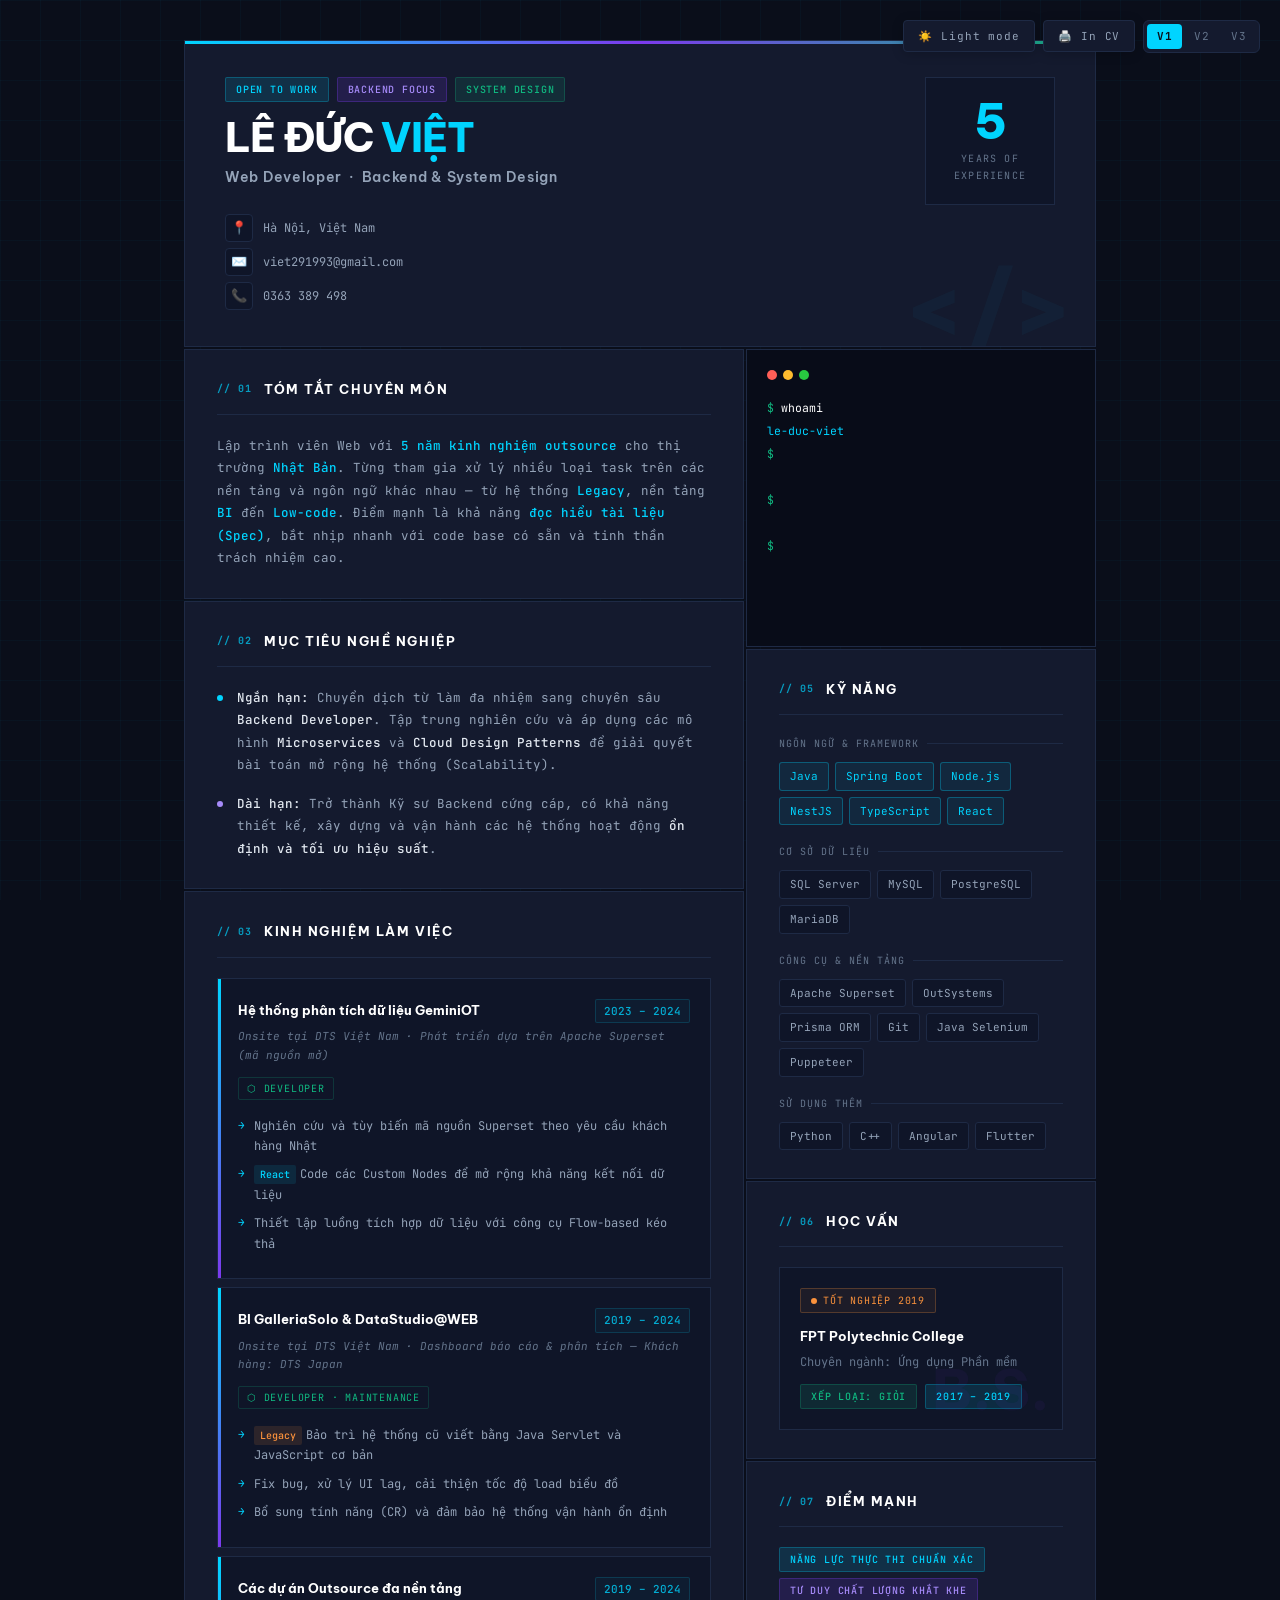
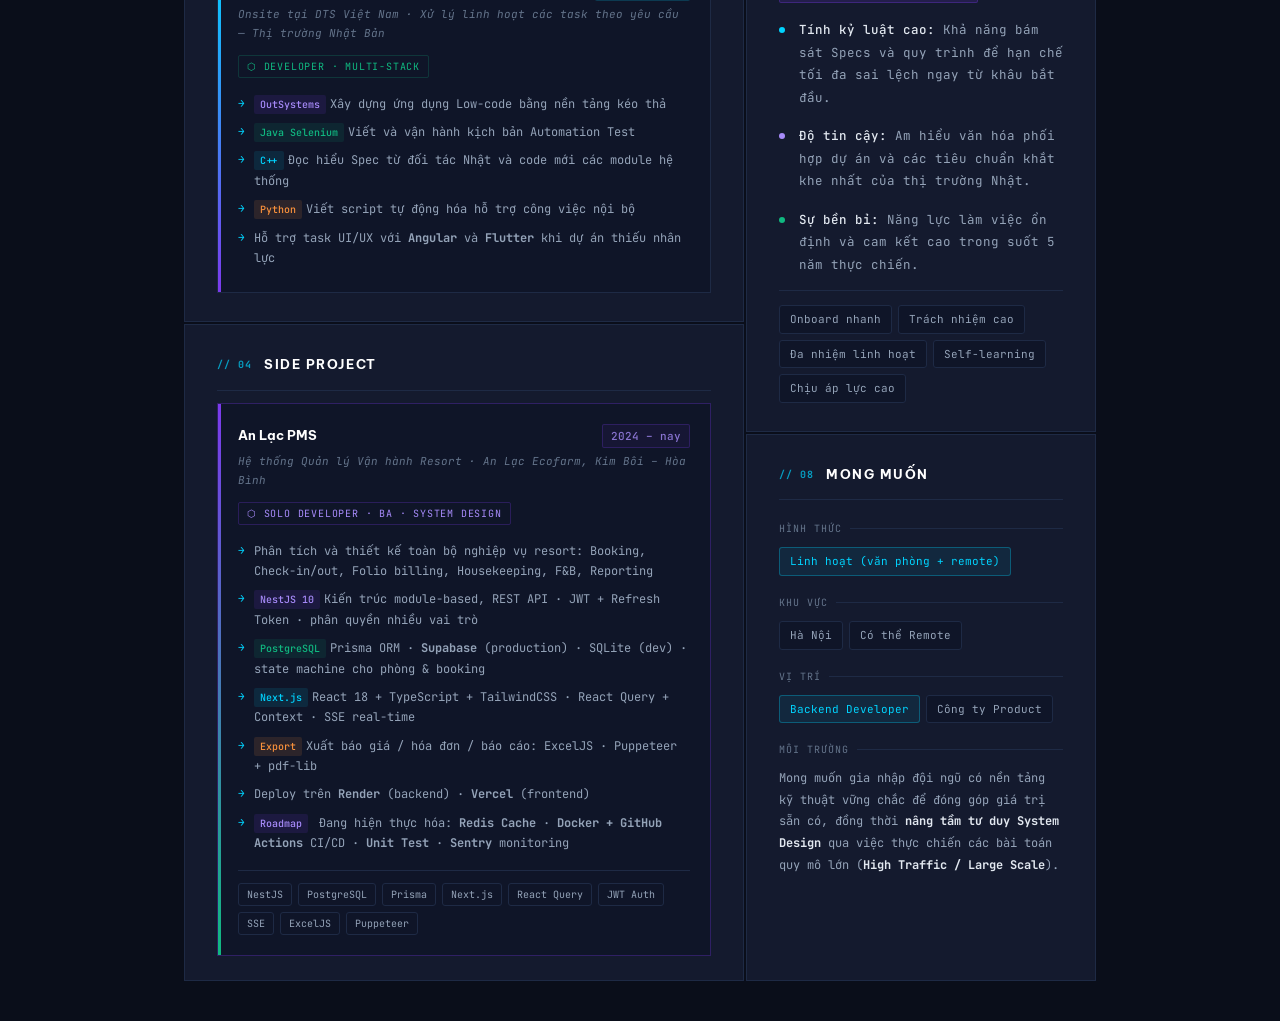
==== v1.html @ 5127a99f "refactor: restructure versions – V3 as main index, add version switcher File layout after rename: - " ====
<!DOCTYPE html>
<html lang="vi">
<head>
<meta charset="UTF-8">
<meta name="viewport" content="width=device-width, initial-scale=1.0">
<title>Lê Đức Việt – Web Developer CV</title>
<link href="https://fonts.googleapis.com/css2?family=JetBrains+Mono:wght@300;400;500;700&family=Be+Vietnam+Pro:wght@400;600;700;800&display=swap" rel="stylesheet">
<style>
  :root {
    --bg: #0a0e1a;
    --surface: #0f1528;
    --card: #141a2e;
    --border: #1e2a45;
    --accent: #00d4ff;
    --accent2: #7c3aed;
    --accent3: #10b981;
    --text: #e2e8f0;
    --muted: #64748b;
    --dim: #94a3b8;
    --mono: 'JetBrains Mono', monospace;
    --sans: 'Be Vietnam Pro', sans-serif;
  }

  * { box-sizing: border-box; margin: 0; padding: 0; }

  body {
    background: var(--bg);
    color: var(--text);
    font-family: var(--mono);
    font-size: 13px;
    line-height: 1.7;
    min-height: 100vh;
  }

  body::before {
    content: '';
    position: fixed;
    inset: 0;
    background-image:
      linear-gradient(rgba(0,212,255,0.03) 1px, transparent 1px),
      linear-gradient(90deg, rgba(0,212,255,0.03) 1px, transparent 1px);
    background-size: 40px 40px;
    pointer-events: none;
    z-index: 0;
  }

  .wrapper {
    position: relative;
    z-index: 1;
    max-width: 960px;
    margin: 0 auto;
    padding: 40px 24px;
  }

  .header {
    display: grid;
    grid-template-columns: 1fr auto;
    gap: 32px;
    align-items: start;
    border: 1px solid var(--border);
    background: var(--card);
    padding: 36px 40px;
    margin-bottom: 2px;
    position: relative;
    overflow: hidden;
    animation: fadeSlideIn 0.6s ease both;
  }

  .header::before {
    content: '';
    position: absolute;
    top: 0; left: 0; right: 0;
    height: 3px;
    background: linear-gradient(90deg, var(--accent), var(--accent2), var(--accent3));
  }

  .header::after {
    content: '</>';
    position: absolute;
    bottom: -12px; right: 24px;
    font-size: 96px;
    font-weight: 800;
    color: rgba(0,212,255,0.04);
    font-family: var(--sans);
    line-height: 1;
    pointer-events: none;
  }

  .badge-row {
    display: flex;
    gap: 8px;
    margin-bottom: 16px;
    flex-wrap: wrap;
  }

  .badge {
    font-size: 10px;
    font-weight: 500;
    padding: 3px 10px;
    border-radius: 2px;
    letter-spacing: 0.08em;
    text-transform: uppercase;
  }

  .badge-primary { background: rgba(0,212,255,0.12); color: var(--accent); border: 1px solid rgba(0,212,255,0.25); }
  .badge-purple { background: rgba(124,58,237,0.15); color: #a78bfa; border: 1px solid rgba(124,58,237,0.3); }
  .badge-green { background: rgba(16,185,129,0.12); color: var(--accent3); border: 1px solid rgba(16,185,129,0.25); }

  .name {
    font-family: var(--sans);
    font-size: 40px;
    font-weight: 800;
    letter-spacing: -0.02em;
    line-height: 1;
    color: #fff;
    margin-bottom: 8px;
  }

  .name span { color: var(--accent); }

  .title-line {
    font-family: var(--sans);
    font-size: 14px;
    font-weight: 600;
    color: var(--dim);
    letter-spacing: 0.05em;
    margin-bottom: 24px;
  }

  .contact-grid {
    display: flex;
    flex-direction: column;
    gap: 6px;
  }

  .contact-item {
    display: flex;
    align-items: center;
    gap: 10px;
    font-size: 12px;
    color: var(--dim);
  }

  .contact-item .icon {
    width: 28px; height: 28px;
    border: 1px solid var(--border);
    border-radius: 4px;
    display: flex; align-items: center; justify-content: center;
    font-size: 13px;
    flex-shrink: 0;
    background: var(--surface);
  }

  .contact-item a { color: var(--dim); text-decoration: none; }
  .contact-item a:hover { color: var(--accent); }

  .exp-block {
    display: flex;
    flex-direction: column;
    align-items: center;
    justify-content: center;
    border: 1px solid var(--border);
    padding: 20px 28px;
    background: var(--surface);
    text-align: center;
    gap: 4px;
  }

  .exp-num {
    font-family: var(--sans);
    font-size: 48px;
    font-weight: 800;
    line-height: 1;
    color: var(--accent);
  }

  .exp-label {
    font-size: 10px;
    color: var(--muted);
    letter-spacing: 0.12em;
    text-transform: uppercase;
  }

  .main {
    display: grid;
    grid-template-columns: 1.6fr 1fr;
    gap: 2px;
    align-items: stretch;
  }

  .col-left, .col-right { display: flex; flex-direction: column; gap: 2px; }

  .col-right { height: 100%; }
  .col-right .section:last-child { flex: 1; }

  .section {
    background: var(--card);
    border: 1px solid var(--border);
    padding: 28px 32px;
  }

  .section-header {
    display: flex;
    align-items: center;
    gap: 12px;
    margin-bottom: 20px;
    padding-bottom: 14px;
    border-bottom: 1px solid var(--border);
  }

  .section-num {
    font-size: 10px;
    color: var(--accent);
    font-weight: 700;
    letter-spacing: 0.1em;
    opacity: 0.7;
  }

  .section-title {
    font-family: var(--sans);
    font-size: 13px;
    font-weight: 700;
    letter-spacing: 0.12em;
    text-transform: uppercase;
    color: #fff;
  }

  .summary-text {
    color: var(--dim);
    line-height: 1.8;
    font-size: 12.5px;
  }

  .summary-text strong { color: var(--accent); font-weight: 500; }

  .goal-item {
    display: flex;
    gap: 14px;
    margin-bottom: 16px;
  }

  .goal-item:last-child { margin-bottom: 0; }

  .goal-dot {
    width: 6px; height: 6px;
    border-radius: 50%;
    background: var(--accent);
    margin-top: 8px;
    flex-shrink: 0;
  }

  .goal-dot.purple { background: #a78bfa; }

  .goal-text { font-size: 12.5px; color: var(--dim); line-height: 1.8; }
  .goal-text strong { color: var(--text); font-weight: 500; }

  .exp-item {
    padding: 20px;
    border: 1px solid var(--border);
    background: var(--surface);
    margin-bottom: 8px;
    position: relative;
    overflow: hidden;
    transition: border-color 0.2s;
  }

  .exp-item:hover { border-color: rgba(0,212,255,0.3); }

  .exp-item::before {
    content: '';
    position: absolute;
    left: 0; top: 0; bottom: 0;
    width: 3px;
    background: linear-gradient(180deg, var(--accent), var(--accent2));
  }

  .exp-item:last-child { margin-bottom: 0; }

  .exp-header-row {
    display: flex;
    justify-content: space-between;
    align-items: flex-start;
    gap: 8px;
    margin-bottom: 4px;
  }

  .exp-period {
    font-size: 11px;
    color: var(--accent);
    font-weight: 500;
    white-space: nowrap;
    opacity: 0.8;
    font-family: var(--mono);
    border: 1px solid rgba(0,212,255,0.2);
    padding: 2px 8px;
    border-radius: 2px;
    background: rgba(0,212,255,0.05);
    flex-shrink: 0;
  }

  .exp-title {
    font-family: var(--sans);
    font-size: 13px;
    font-weight: 700;
    color: #fff;
  }

  .exp-sub {
    font-size: 11px;
    color: var(--muted);
    margin-bottom: 12px;
    font-style: italic;
  }

  .exp-role {
    display: inline-flex;
    align-items: center;
    gap: 6px;
    font-size: 10px;
    color: var(--accent3);
    border: 1px solid rgba(16,185,129,0.2);
    padding: 2px 8px;
    border-radius: 2px;
    margin-bottom: 12px;
    letter-spacing: 0.08em;
    text-transform: uppercase;
  }

  .exp-tasks { list-style: none; }

  .exp-tasks li {
    font-size: 12px;
    color: var(--dim);
    padding: 4px 0;
    padding-left: 16px;
    position: relative;
    line-height: 1.7;
  }

  .exp-tasks li::before {
    content: '→';
    position: absolute;
    left: 0;
    color: var(--accent);
    font-size: 11px;
  }

  .task-tag {
    display: inline-block;
    font-size: 10px;
    padding: 1px 6px;
    border-radius: 2px;
    margin-right: 4px;
    font-weight: 500;
  }

  .tag-blue { background: rgba(0,212,255,0.1); color: var(--accent); }
  .tag-purple { background: rgba(124,58,237,0.12); color: #a78bfa; }
  .tag-green { background: rgba(16,185,129,0.1); color: var(--accent3); }
  .tag-orange { background: rgba(251,146,60,0.12); color: #fb923c; }

  .skill-group { margin-bottom: 18px; }
  .skill-group:last-child { margin-bottom: 0; }

  .skill-group-label {
    font-size: 10px;
    color: var(--muted);
    letter-spacing: 0.1em;
    text-transform: uppercase;
    margin-bottom: 10px;
    display: flex;
    align-items: center;
    gap: 8px;
  }

  .skill-group-label::after {
    content: '';
    flex: 1;
    height: 1px;
    background: var(--border);
  }

  .skill-tags { display: flex; flex-wrap: wrap; gap: 6px; }

  .skill-tag {
    font-size: 11px;
    padding: 4px 10px;
    border: 1px solid var(--border);
    color: var(--dim);
    border-radius: 3px;
    background: var(--surface);
    transition: all 0.15s;
    cursor: default;
  }

  .skill-tag:hover {
    border-color: var(--accent);
    color: var(--accent);
    background: rgba(0,212,255,0.06);
  }

  .skill-tag.primary {
    border-color: rgba(0,212,255,0.3);
    color: var(--accent);
    background: rgba(0,212,255,0.08);
  }

  .edu-block {
    border: 1px solid var(--border);
    background: var(--surface);
    padding: 20px;
    position: relative;
    overflow: hidden;
  }

  .edu-block::after {
    content: 'B.S.';
    position: absolute;
    bottom: -8px; right: 12px;
    font-family: var(--sans);
    font-size: 56px;
    font-weight: 800;
    color: rgba(124,58,237,0.06);
  }

  .edu-school {
    font-family: var(--sans);
    font-size: 13px;
    font-weight: 700;
    color: #fff;
    margin-bottom: 4px;
  }

  .edu-field {
    font-size: 12px;
    color: var(--muted);
    margin-bottom: 12px;
  }

  .edu-meta {
    display: flex;
    gap: 8px;
    flex-wrap: wrap;
  }

  .stat-row {
    display: grid;
    grid-template-columns: 1fr 1fr;
    gap: 2px;
  }

  .stat-block {
    background: var(--surface);
    border: 1px solid var(--border);
    padding: 16px;
    text-align: center;
  }

  .stat-value {
    font-family: var(--sans);
    font-size: 22px;
    font-weight: 800;
    color: var(--accent);
    display: block;
  }

  .stat-label {
    font-size: 10px;
    color: var(--muted);
    letter-spacing: 0.08em;
    text-transform: uppercase;
  }

  .terminal {
    background: #080c18;
    border: 1px solid var(--border);
    padding: 20px;
    font-size: 11.5px;
  }

  .terminal-bar {
    display: flex;
    gap: 6px;
    margin-bottom: 16px;
    align-items: center;
  }

  .t-dot { width: 10px; height: 10px; border-radius: 50%; }
  .t-red { background: #ff5f57; }
  .t-yellow { background: #febc2e; }
  .t-green { background: #28c840; }

  .terminal-line { color: var(--muted); line-height: 2; }
  .terminal-line .prompt { color: var(--accent3); }
  .terminal-line .cmd { color: #fff; }
  .terminal-line .val { color: var(--accent); }
  .terminal-line .comment { color: #475569; }

  .market-tag {
    display: inline-flex;
    align-items: center;
    gap: 6px;
    font-size: 10px;
    padding: 3px 10px;
    border: 1px solid rgba(251,146,60,0.25);
    color: #fb923c;
    background: rgba(251,146,60,0.06);
    border-radius: 2px;
    letter-spacing: 0.08em;
    text-transform: uppercase;
    margin-bottom: 12px;
  }

  .dot-anim {
    width: 6px; height: 6px; border-radius: 50%;
    background: #fb923c;
    animation: pulse 1.5s infinite;
  }

  @keyframes fadeSlideIn {
    from { opacity: 0; transform: translateY(20px); }
    to { opacity: 1; transform: translateY(0); }
  }

  @keyframes pulse {
    0%, 100% { opacity: 1; transform: scale(1); }
    50% { opacity: 0.4; transform: scale(0.8); }
  }

  @keyframes scanLine {
    0% { transform: translateY(-100%); opacity: 0.6; }
    100% { transform: translateY(400%); opacity: 0; }
  }

  .header {
    animation: fadeSlideIn 0.7s ease both;
  }

  .header::after { pointer-events: none; }
  .header-scan {
    position: absolute;
    left: 0; right: 0;
    height: 2px;
    background: linear-gradient(90deg, transparent, rgba(0,212,255,0.4), transparent);
    top: 0;
    animation: scanLine 2.5s ease-out 0.8s both;
    pointer-events: none;
    z-index: 2;
  }

  .section > *, .terminal > * {
    opacity: 0;
    transform: translateY(10px);
    transition: opacity 0.5s ease, transform 0.5s ease;
  }
  .section.in-view > *, .terminal.in-view > * {
    opacity: 1;
    transform: translateY(0);
  }
  .section.in-view > *:nth-child(1), .terminal.in-view > *:nth-child(1) { transition-delay: 0.05s; }
  .section.in-view > *:nth-child(2), .terminal.in-view > *:nth-child(2) { transition-delay: 0.15s; }
  .section.in-view > *:nth-child(3), .terminal.in-view > *:nth-child(3) { transition-delay: 0.25s; }
  .section.in-view > *:nth-child(4), .terminal.in-view > *:nth-child(4) { transition-delay: 0.35s; }
  .section.in-view > *:nth-child(5), .terminal.in-view > *:nth-child(5) { transition-delay: 0.45s; }
  .section.in-view > *:nth-child(6), .terminal.in-view > *:nth-child(6) { transition-delay: 0.52s; }

  @media (max-width: 700px) {
    .main { grid-template-columns: 1fr; }
    .header { grid-template-columns: 1fr; }
    .name { font-size: 28px; }
    .exp-num { font-size: 36px; }
  }

  body.light {
    --bg: #f0f4f8;
    --surface: #e8edf2;
    --card: #ffffff;
    --border: #cbd5e1;
    --accent: #0284c7;
    --accent2: #7c3aed;
    --accent3: #059669;
    --text: #0f172a;
    --muted: #94a3b8;
    --dim: #475569;
  }

  body.light::before {
    background-image:
      linear-gradient(rgba(2,132,199,0.04) 1px, transparent 1px),
      linear-gradient(90deg, rgba(2,132,199,0.04) 1px, transparent 1px);
  }

  body.light .terminal {
    background: #1e293b;
    border-color: #94a3b8;
  }

  body.light .terminal .terminal-line { color: #cbd5e1; }
  body.light .terminal .prompt { color: #34d399; }
  body.light .terminal .cmd { color: #f1f5f9; }
  body.light .terminal .val { color: #7dd3fc; }
  body.light .terminal .comment { color: #64748b; }

  body.light .name { color: #0f172a; }
  body.light .name span { color: var(--accent); }
  body.light .exp-num { color: var(--accent); }
  body.light .section-title { color: #0f172a; }
  body.light .edu-school { color: #0f172a; }
  body.light .exp-title { color: #0f172a; }
  body.light .skill-tag.primary { background: rgba(2,132,199,0.1); color: var(--accent); border-color: rgba(2,132,199,0.3); }
  body.light .badge-primary { background: rgba(2,132,199,0.1); color: var(--accent); border-color: rgba(2,132,199,0.3); }
  body.light .contact-item a { color: var(--dim); }
  body.light .exp-item { background: #f8fafc; }
  body.light .edu-block { background: #f8fafc; }

  .theme-toggle {
    z-index: 100;
    background: var(--card);
    border: 1px solid var(--border);
    color: var(--dim);
    padding: 8px 14px;
    font-family: var(--mono);
    font-size: 11px;
    letter-spacing: 0.08em;
    cursor: pointer;
    border-radius: 4px;
    display: flex;
    align-items: center;
    gap: 8px;
    transition: all 0.2s;
    box-shadow: 0 2px 12px rgba(0,0,0,0.2);
  }

  .theme-toggle:hover {
    border-color: var(--accent);
    color: var(--accent);
  }

  @media print {
    .theme-toggle, div[style*="position:fixed"] { display: none !important; }
    * { animation: none !important; transition: none !important; }

    /* ── FIX 1: Reset CSS variables về màu sáng khi in ── */
    /* Dark mode dùng --text: #e2e8f0 (gần trắng) → vô hình trên giấy trắng */
    :root {
      --bg: #fff !important;
      --surface: #f8fafc !important;
      --card: #fff !important;
      --border: #cbd5e1 !important;
      --accent: #0284c7 !important;
      --accent2: #7c3aed !important;
      --accent3: #059669 !important;
      --text: #0f172a !important;
      --muted: #94a3b8 !important;
      --dim: #475569 !important;
    }

    /* ── FIX 2: Đảm bảo tất cả nội dung hiển thị khi in ── */
    /* Khi in, IntersectionObserver chưa chạy nên các section không có class
       in-view, khiến các phần tử con vẫn giữ opacity:0 từ scroll animation */
    .section > *, .terminal > * {
      opacity: 1 !important;
      transform: none !important;
      transition: none !important;
    }

    html, body {
      background: #fff !important;
      color: #000 !important;
      -webkit-print-color-adjust: exact;
      print-color-adjust: exact;
      height: auto !important;
    }
    body::before { display: none !important; }

    .wrapper {
      padding: 0 !important;
      max-width: 100% !important;
      zoom: 0.80;
    }

    .header {
      padding: 18px 24px !important;
      margin-bottom: 3px !important;
      background: #fff !important;
      border: 1px solid #ddd !important;
      color: #000 !important;
      box-shadow: none !important;
      overflow: hidden !important;
      break-inside: avoid;
      page-break-inside: avoid;
    }

    .main {
      display: block !important;
      width: 100% !important;
    }

    .main::after {
      content: '' !important;
      display: table !important;
      clear: both !important;
    }

    .col-left {
      float: left !important;
      width: 61% !important;
      display: block !important;
      padding-right: 3px !important;
      box-sizing: border-box !important;
    }

    .col-right {
      float: right !important;
      width: 39% !important;
      display: block !important;
      padding-left: 0 !important;
      box-sizing: border-box !important;
      height: auto !important;
    }

    .col-right .section:last-child { flex: unset !important; }

    .section {
      display: block !important;
      padding: 12px 16px !important;
      margin-bottom: 3px !important;
      background: #fff !important;
      border: 1px solid #ddd !important;
      color: #000 !important;
      box-shadow: none !important;
    }

    .exp-item, .edu-block, .exp-block, .stat-block {
      background: #fff !important;
      border: 1px solid #ddd !important;
      color: #000 !important;
      box-shadow: none !important;
      break-inside: avoid;
      page-break-inside: avoid;
      padding: 10px 14px !important;
    }

    .terminal {
      display: block !important;
      background: #f1f5f9 !important;
      border: 1px solid #cbd5e1 !important;
      box-shadow: none !important;
      padding: 12px 14px !important;
      margin-bottom: 3px !important;
      break-inside: avoid;
      page-break-inside: avoid;
    }

    .section-header { margin-bottom: 10px !important; padding-bottom: 8px !important; }

    .skill-tag, .badge { background: #f8fafc !important; border: 1px solid #ccc !important; color: #111 !important; }
    .task-tag { background: #f1f5f9 !important; border: 1px solid #ccc !important; color: #333 !important; }

    .contact-item { color: #000 !important; }
    .contact-item a { color: #000 !important; text-decoration: none !important; }
    .contact-item .icon { background: #fff !important; border: 1px solid #ddd !important; color: #000 !important; }

    .name, .name span, .exp-num, .section-num { color: #0284c7 !important; }
    .section-title { color: #000 !important; border-bottom: 2px solid #eee !important; }
    .exp-title { color: #000 !important; }
    .edu-school { color: #000 !important; }

    .terminal-line { color: #475569 !important; }
    .terminal-line .cmd { color: #000 !important; font-weight: bold; }
    .terminal-line .val { color: #0284c7 !important; }
    .terminal-line .prompt { color: #059669 !important; }
    .terminal-line .comment { color: #94a3b8 !important; }

    .exp-item::before { background: #0284c7 !important; }
    .exp-tasks li { color: #444 !important; }
    .exp-tasks li strong { color: #111 !important; }
    .summary-text, .goal-text { color: #444 !important; }
    .goal-text strong { color: #111 !important; }
    .summary-text strong { color: #0284c7 !important; }
    .exp-sub, .edu-field { color: #666 !important; }

    /* Fix: section-num bị opacity:0.7 → mờ khi in */
    .section-num { opacity: 1 !important; color: #0284c7 !important; }

    /* Fix: skill-group-label và exp-label dùng --muted = #94a3b8 → xám nhạt */
    .skill-group-label { color: #555 !important; }
    .exp-label { color: #555 !important; }

    /* Fix: inline color:#a78bfa (tím nhạt) trên nền trắng → không đọc được */
    .exp-period { color: #0284c7 !important; background: rgba(2,132,199,0.06) !important; border-color: rgba(2,132,199,0.25) !important; }
    .exp-role { color: #059669 !important; border-color: rgba(5,150,105,0.25) !important; }

    /* Fix: .market-tag màu cam #fb923c nhạt trên nền trắng */
    .market-tag { color: #b45309 !important; border-color: rgba(180,83,9,0.4) !important; }

    /* Fix: terminal text dùng --muted = #94a3b8 khi in trên nền sáng */
    .terminal-line { color: #334155 !important; }

    @page { margin: 0.8cm; size: A4 portrait; }
  }
</style>
</head>
<body>

<div style="position:fixed;top:20px;right:20px;z-index:100;display:flex;gap:8px;align-items:center;">
  <button class="theme-toggle" onclick="toggleTheme()">
    <span id="themeIcon">☀️</span>
    <span id="themeLabel">Light mode</span>
  </button>
  <button class="theme-toggle" onclick="window.print()">
    🖨️ <span>In CV</span>
  </button>
  <div style="display:flex;gap:2px;padding:3px;background:var(--card);border:1px solid var(--border);border-radius:6px;font-family:var(--mono);font-size:11px;">
    <span style="padding:3px 10px;background:var(--accent);color:var(--bg);border-radius:4px;font-weight:700;letter-spacing:.04em;">V1</span>
    <a href="v2.html" style="padding:3px 10px;color:var(--muted);text-decoration:none;border-radius:4px;letter-spacing:.04em;" onmouseover="this.style.color='var(--accent)'" onmouseout="this.style.color='var(--muted)'">V2</a>
    <a href="index.html" style="padding:3px 10px;color:var(--muted);text-decoration:none;border-radius:4px;letter-spacing:.04em;" onmouseover="this.style.color='var(--accent)'" onmouseout="this.style.color='var(--muted)'">V3</a>
  </div>
</div>

<script>
  function toggleTheme() {
    const body = document.body;
    const isLight = body.classList.toggle('light');
    document.getElementById('themeIcon').textContent = isLight ? '🌙' : '☀️';
    document.getElementById('themeLabel').textContent = isLight ? 'Dark mode' : 'Light mode';
    localStorage.setItem('theme', isLight ? 'light' : 'dark');
  }
  if (localStorage.getItem('theme') === 'light') {
    document.body.classList.add('light');
    document.getElementById('themeIcon').textContent = '🌙';
    document.getElementById('themeLabel').textContent = 'Dark mode';
  }

  document.addEventListener('DOMContentLoaded', () => {
    const observeEls = document.querySelectorAll('.section, .terminal');

    const observer = new IntersectionObserver((entries) => {
      entries.forEach(entry => {
        if (entry.isIntersecting) {
          entry.target.classList.add('in-view');
          observer.unobserve(entry.target);
        }
      });
    }, { threshold: 0.1, rootMargin: '0px 0px -30px 0px' });

    observeEls.forEach(el => observer.observe(el));

    const counterEl = document.getElementById('expCounter');
    const target = 5;
    let current = 0;
    const duration = 1200;
    const stepTime = duration / target;
    counterEl.style.animation = 'none';
    counterEl.style.opacity = '0';
    counterEl.style.transform = 'scale(0.5)';

    setTimeout(() => {
      counterEl.style.transition = 'opacity 0.3s, transform 0.3s';
      counterEl.style.opacity = '1';
      counterEl.style.transform = 'scale(1.1)';
      const interval = setInterval(() => {
        current++;
        counterEl.textContent = current;
        if (current >= target) {
          clearInterval(interval);
          counterEl.style.transform = 'scale(1)';
        }
      }, stepTime);
    }, 600);

    const lines = [
      { type: 'prompt', text: '$ ', next: { type: 'cmd', text: 'whoami' } },
      { type: 'val',    text: 'le-duc-viet' },
      { type: 'prompt', text: '$ ', next: { type: 'cmd', text: 'cat skills.json' } },
      { type: 'comment',text: '# focus: backend' },
      { type: 'prompt', text: '$ ', next: { type: 'cmd', text: 'ping japan-market' } },
      { type: 'val',    text: 'PONG · 5yr · 0 packet loss' },
      { type: 'prompt', text: '$ ', next: { type: 'cmd', text: 'git log --oneline' } },
      { type: 'val',    text: 'a1b2c3 fix: ui lag superset' },
      { type: 'val',    text: 'd4e5f6 feat: custom nodes' },
      { type: 'val',    text: 'g7h8i9 chore: automation test' },
    ];

    const output = document.getElementById('terminalOutput');
    const CHAR_SPEED = 38;
    const LINE_PAUSE = 160;

    function buildLineEl(lineData) {
      const div = document.createElement('div');
      div.className = 'terminal-line';
      if (lineData.next) {
        const p = document.createElement('span');
        p.className = 'prompt';
        p.textContent = lineData.text;
        div.appendChild(p);
        const c = document.createElement('span');
        c.className = lineData.next.type;
        div.appendChild(c);
        return { div, typingSpan: c, fullText: lineData.next.text };
      } else {
        const s = document.createElement('span');
        s.className = lineData.type;
        div.appendChild(s);
        return { div, typingSpan: s, fullText: lineData.text };
      }
    }

    const lineEls = lines.map(lineData => {
      const built = buildLineEl(lineData);
      built.typingSpan.textContent = '\u00a0';
      output.appendChild(built.div);
      return { typingSpan: built.typingSpan, fullText: built.fullText };
    });

    // Ghi nhớ tất cả timeout để có thể hủy khi cần
    const activeTimers = [];

    let lineIdx = 0;
    function typeLine() {
      if (lineIdx >= lineEls.length) return;
      const { typingSpan, fullText } = lineEls[lineIdx];
      typingSpan.textContent = '';
      let charIdx = 0;
      function typeChar() {
        if (charIdx < fullText.length) {
          typingSpan.textContent += fullText[charIdx];
          charIdx++;
          activeTimers.push(setTimeout(typeChar, CHAR_SPEED));
        } else {
          lineIdx++;
          activeTimers.push(setTimeout(typeLine, LINE_PAUSE));
        }
      }
      typeChar();
    }

    activeTimers.push(setTimeout(typeLine, 900));

    // Hàm flush: điền đầy đủ nội dung ngay lập tức, không chờ animation
    function flushAll() {
      // Hủy tất cả animation đang chạy
      activeTimers.forEach(id => clearTimeout(id));
      activeTimers.length = 0;

      // Điền đầy đủ text vào tất cả dòng terminal
      lineEls.forEach(({ typingSpan, fullText }) => {
        typingSpan.textContent = fullText;
      });

      // Hiện ngay số năm kinh nghiệm = 5
      counterEl.style.transition = 'none';
      counterEl.style.opacity = '1';
      counterEl.style.transform = 'scale(1)';
      counterEl.textContent = target;

      // Reveal tất cả section (scroll animation)
      document.querySelectorAll('.section, .terminal').forEach(el => {
        el.classList.add('in-view');
      });
    }

    // Trigger trước khi dialog in mở — đảm bảo nội dung đầy đủ trong PDF
    window.addEventListener('beforeprint', flushAll);
  });
</script>

<div class="wrapper">

  <!-- HEADER -->
  <div class="header">
    <div class="header-scan"></div>
    <div>
      <div class="badge-row">
        <span class="badge badge-primary">Open to Work</span>
        <span class="badge badge-purple">Backend Focus</span>
        <span class="badge badge-green">System Design</span>
      </div>
      <div class="name">LÊ ĐỨC <span>VIỆT</span></div>
      <div class="title-line">Web Developer &nbsp;·&nbsp; Backend & System Design</div>
      <div class="contact-grid">
        <div class="contact-item"><div class="icon">📍</div>Hà Nội, Việt Nam</div>
        <div class="contact-item">
          <div class="icon">✉️</div>
          <a href="#" onclick="this.href='mailto:' + 'viet291993' + '@' + 'gmail.com';">
            viet291993@gmail.com
          </a>
        </div>
        <div class="contact-item"><div class="icon">📞</div><a href="tel:0363389498">0363 389 498</a></div>
      </div>
    </div>
    <div class="exp-block">
      <div class="exp-num" id="expCounter">0</div>
      <div class="exp-label">Years of<br>Experience</div>
    </div>
  </div>

  <div class="main">

    <!-- LEFT COLUMN -->
    <div class="col-left">

      <div class="section">
        <div class="section-header">
          <span class="section-num">// 01</span>
          <span class="section-title">Tóm Tắt Chuyên Môn</span>
        </div>
        <p class="summary-text">
          Lập trình viên Web với <strong>5 năm kinh nghiệm outsource</strong> cho thị trường <strong>Nhật Bản</strong>.
          Từng tham gia xử lý nhiều loại task trên các nền tảng và ngôn ngữ khác nhau —
          từ hệ thống <strong>Legacy</strong>, nền tảng <strong>BI</strong> đến <strong>Low-code</strong>.
          Điểm mạnh là khả năng <strong>đọc hiểu tài liệu (Spec)</strong>, bắt nhịp nhanh với code base có sẵn
          và tinh thần trách nhiệm cao.
        </p>
      </div>

      <div class="section">
        <div class="section-header">
          <span class="section-num">// 02</span>
          <span class="section-title">Mục Tiêu Nghề Nghiệp</span>
        </div>
        <div class="goal-item">
          <div class="goal-dot"></div>
          <div class="goal-text">
            <strong>Ngắn hạn:</strong> Chuyển dịch từ làm đa nhiệm sang chuyên sâu <strong>Backend Developer</strong>. Tập trung nghiên cứu và áp dụng các mô hình <strong>Microservices</strong> và <strong>Cloud Design Patterns</strong> để giải quyết bài toán mở rộng hệ thống (Scalability).
          </div>
        </div>
        <div class="goal-item">
          <div class="goal-dot purple"></div>
          <div class="goal-text">
            <strong>Dài hạn:</strong> Trở thành Kỹ sư Backend cứng cáp, có khả năng thiết kế, xây dựng và
            vận hành các hệ thống hoạt động <strong>ổn định và tối ưu hiệu suất</strong>.
          </div>
        </div>
      </div>

      <div class="section">
        <div class="section-header">
          <span class="section-num">// 03</span>
          <span class="section-title">Kinh Nghiệm Làm Việc</span>
        </div>

        <div class="exp-item">
          <div class="exp-header-row">
            <div class="exp-title">Hệ thống phân tích dữ liệu GeminiOT</div>
            <div class="exp-period">2023 – 2024</div>
          </div>
          <div class="exp-sub">Onsite tại DTS Việt Nam · Phát triển dựa trên Apache Superset (mã nguồn mở)</div>
          <div class="exp-role">⬡ Developer</div>
          <ul class="exp-tasks">
            <li>Nghiên cứu và tùy biến mã nguồn Superset theo yêu cầu khách hàng Nhật</li>
            <li><span class="task-tag tag-blue">React</span>Code các Custom Nodes để mở rộng khả năng kết nối dữ liệu</li>
            <li>Thiết lập luồng tích hợp dữ liệu với công cụ Flow-based kéo thả</li>
          </ul>
        </div>

        <div class="exp-item">
          <div class="exp-header-row">
            <div class="exp-title">BI GalleriaSolo & DataStudio@WEB</div>
            <div class="exp-period">2019 – 2024</div>
          </div>
          <div class="exp-sub">Onsite tại DTS Việt Nam · Dashboard báo cáo & phân tích — Khách hàng: DTS Japan</div>
          <div class="exp-role">⬡ Developer · Maintenance</div>
          <ul class="exp-tasks">
            <li><span class="task-tag tag-orange">Legacy</span>Bảo trì hệ thống cũ viết bằng Java Servlet và JavaScript cơ bản</li>
            <li>Fix bug, xử lý UI lag, cải thiện tốc độ load biểu đồ</li>
            <li>Bổ sung tính năng (CR) và đảm bảo hệ thống vận hành ổn định</li>
          </ul>
        </div>

        <div class="exp-item">
          <div class="exp-header-row">
            <div class="exp-title">Các dự án Outsource đa nền tảng</div>
            <div class="exp-period">2019 – 2024</div>
          </div>
          <div class="exp-sub">Onsite tại DTS Việt Nam · Xử lý linh hoạt các task theo yêu cầu — Thị trường Nhật Bản</div>
          <div class="exp-role">⬡ Developer · Multi-stack</div>
          <ul class="exp-tasks">
            <li><span class="task-tag tag-purple">OutSystems</span>Xây dựng ứng dụng Low-code bằng nền tảng kéo thả</li>
            <li><span class="task-tag tag-green">Java Selenium</span>Viết và vận hành kịch bản Automation Test</li>
            <li><span class="task-tag tag-blue">C++</span>Đọc hiểu Spec từ đối tác Nhật và code mới các module hệ thống</li>
            <li><span class="task-tag tag-orange">Python</span>Viết script tự động hóa hỗ trợ công việc nội bộ</li>
            <li>Hỗ trợ task UI/UX với <strong>Angular</strong> và <strong>Flutter</strong> khi dự án thiếu nhân lực</li>
          </ul>
        </div>
      </div>

      <div class="section" style="padding-bottom: 24px;">
        <div class="section-header" style="margin-bottom: 12px;">
          <span class="section-num">// 04</span>
          <span class="section-title">Side Project</span>
        </div>

        <div class="exp-item" style="border-color: rgba(124,58,237,0.3);">
          <div style="position:absolute;left:0;top:0;bottom:0;width:3px;background:linear-gradient(180deg,#7c3aed,#10b981);"></div>
          <div class="exp-header-row">
            <div class="exp-title">An Lạc PMS</div>
            <div class="exp-period" style="border-color:rgba(124,58,237,0.3);color:#a78bfa;background:rgba(124,58,237,0.08);">2024 – nay</div>
          </div>
          <div class="exp-sub">Hệ thống Quản lý Vận hành Resort · An Lạc Ecofarm, Kim Bôi – Hòa Bình</div>
          <div class="exp-role" style="color:#a78bfa;border-color:rgba(124,58,237,0.25);">⬡ Solo Developer · BA · System Design</div>
          <ul class="exp-tasks">
            <li>Phân tích và thiết kế toàn bộ nghiệp vụ resort: Booking, Check-in/out, Folio billing, Housekeeping, F&amp;B, Reporting</li>
            <li><span class="task-tag tag-purple">NestJS 10</span>Kiến trúc module-based, REST API · JWT + Refresh Token · phân quyền nhiều vai trò</li>
            <li><span class="task-tag tag-green">PostgreSQL</span>Prisma ORM · <strong>Supabase</strong> (production) · SQLite (dev) · state machine cho phòng &amp; booking</li>
            <li><span class="task-tag tag-blue">Next.js</span>React 18 + TypeScript + TailwindCSS · React Query + Context · SSE real-time</li>
            <li><span class="task-tag tag-orange">Export</span>Xuất báo giá / hóa đơn / báo cáo: ExcelJS · Puppeteer + pdf-lib</li>
            <li>Deploy trên <strong>Render</strong> (backend) · <strong>Vercel</strong> (frontend)</li>
            <li><span class="task-tag tag-purple">Roadmap</span> Đang hiện thực hóa: <strong>Redis Cache</strong> · <strong>Docker + GitHub Actions</strong> CI/CD · <strong>Unit Test</strong> · <strong>Sentry</strong> monitoring</li>
          </ul>
          <div style="display:flex;gap:6px;flex-wrap:wrap;margin-top:12px;padding-top:12px;border-top:1px solid var(--border);">
            <span class="skill-tag" style="font-size:10px;padding:2px 8px;">NestJS</span>
            <span class="skill-tag" style="font-size:10px;padding:2px 8px;">PostgreSQL</span>
            <span class="skill-tag" style="font-size:10px;padding:2px 8px;">Prisma</span>
            <span class="skill-tag" style="font-size:10px;padding:2px 8px;">Next.js</span>
            <span class="skill-tag" style="font-size:10px;padding:2px 8px;">React Query</span>
            <span class="skill-tag" style="font-size:10px;padding:2px 8px;">JWT Auth</span>
            <span class="skill-tag" style="font-size:10px;padding:2px 8px;">SSE</span>
            <span class="skill-tag" style="font-size:10px;padding:2px 8px;">ExcelJS</span>
            <span class="skill-tag" style="font-size:10px;padding:2px 8px;">Puppeteer</span>
          </div>
        </div>
      </div>

    </div>

    <!-- RIGHT COLUMN -->
    <div class="col-right">

      <div class="terminal" id="terminalBlock">
        <div class="terminal-bar">
          <div class="t-dot t-red"></div>
          <div class="t-dot t-yellow"></div>
          <div class="t-dot t-green"></div>
        </div>
        <div id="terminalOutput"></div>
      </div>

      <div class="section">
        <div class="section-header">
          <span class="section-num">// 05</span>
          <span class="section-title">Kỹ Năng</span>
        </div>

        <div class="skill-group">
          <div class="skill-group-label">Ngôn ngữ & Framework</div>
          <div class="skill-tags">
            <span class="skill-tag primary">Java</span>
            <span class="skill-tag primary">Spring Boot</span>
            <span class="skill-tag primary">Node.js</span>
            <span class="skill-tag primary">NestJS</span>
            <span class="skill-tag primary">TypeScript</span>
            <span class="skill-tag primary">React</span>
          </div>
        </div>

        <div class="skill-group">
          <div class="skill-group-label">Cơ sở dữ liệu</div>
          <div class="skill-tags">
            <span class="skill-tag">SQL Server</span>
            <span class="skill-tag">MySQL</span>
            <span class="skill-tag">PostgreSQL</span>
            <span class="skill-tag">MariaDB</span>
          </div>
        </div>

        <div class="skill-group">
          <div class="skill-group-label">Công cụ & Nền tảng</div>
          <div class="skill-tags">
            <span class="skill-tag">Apache Superset</span>
            <span class="skill-tag">OutSystems</span>
            <span class="skill-tag">Prisma ORM</span>
            <span class="skill-tag">Git</span>
            <span class="skill-tag">Java Selenium</span>
            <span class="skill-tag">Puppeteer</span>
          </div>
        </div>

        <div class="skill-group">
          <div class="skill-group-label">Sử dụng thêm</div>
          <div class="skill-tags">
            <span class="skill-tag">Python</span>
            <span class="skill-tag">C++</span>
            <span class="skill-tag">Angular</span>
            <span class="skill-tag">Flutter</span>
          </div>
        </div>
      </div>

      <div class="section">
        <div class="section-header">
          <span class="section-num">// 06</span>
          <span class="section-title">Học Vấn</span>
        </div>
        <div class="edu-block">
          <div class="market-tag"><div class="dot-anim"></div>Tốt nghiệp 2019</div>
          <div class="edu-school">FPT Polytechnic College</div>
          <div class="edu-field">Chuyên ngành: Ứng dụng Phần mềm</div>
          <div class="edu-meta">
            <span class="badge badge-green">Xếp loại: Giỏi</span>
            <span class="badge badge-primary">2017 – 2019</span>
          </div>
        </div>
      </div>

      <div class="section">
        <div class="section-header">
          <span class="section-num">// 07</span>
          <span class="section-title">Điểm Mạnh</span>
        </div>
        <div style="display:flex;gap:6px;flex-wrap:wrap;margin-bottom:16px;">
          <span class="badge badge-primary">Năng lực thực thi chuẩn xác</span>
          <span class="badge badge-purple">Tư duy chất lượng khắt khe</span>
        </div>
        <div class="goal-item">
          <div class="goal-dot"></div>
          <div class="goal-text"><strong>Tính kỷ luật cao:</strong> Khả năng bám sát Specs và quy trình để hạn chế tối đa sai lệch ngay từ khâu bắt đầu.</div>
        </div>
        <div class="goal-item">
          <div class="goal-dot purple"></div>
          <div class="goal-text"><strong>Độ tin cậy:</strong> Am hiểu văn hóa phối hợp dự án và các tiêu chuẩn khắt khe nhất của thị trường Nhật.</div>
        </div>
        <div class="goal-item" style="margin-bottom:0;">
          <div class="goal-dot" style="background:var(--accent3);"></div>
          <div class="goal-text"><strong>Sự bền bỉ:</strong> Năng lực làm việc ổn định và cam kết cao trong suốt 5 năm thực chiến.</div>
        </div>
        <div style="display:flex;gap:6px;flex-wrap:wrap;margin-top:14px;padding-top:14px;border-top:1px solid var(--border);">
          <span class="skill-tag">Onboard nhanh</span>
          <span class="skill-tag">Trách nhiệm cao</span>
          <span class="skill-tag">Đa nhiệm linh hoạt</span>
          <span class="skill-tag">Self-learning</span>
          <span class="skill-tag">Chịu áp lực cao</span>
        </div>
      </div>

      <div class="section">
        <div class="section-header">
          <span class="section-num">// 08</span>
          <span class="section-title">Mong Muốn</span>
        </div>

        <div class="skill-group">
          <div class="skill-group-label">Hình thức</div>
          <div class="skill-tags">
            <span class="skill-tag primary">Linh hoạt (văn phòng + remote)</span>
          </div>
        </div>

        <div class="skill-group">
          <div class="skill-group-label">Khu vực</div>
          <div class="skill-tags">
            <span class="skill-tag">Hà Nội</span>
            <span class="skill-tag">Có thể Remote</span>
          </div>
        </div>

        <div class="skill-group">
          <div class="skill-group-label">Vị trí</div>
          <div class="skill-tags">
            <span class="skill-tag primary">Backend Developer</span>
            <span class="skill-tag">Công ty Product</span>
          </div>
        </div>

        <div class="skill-group" style="margin-bottom:0;">
          <div class="skill-group-label">Môi trường</div>
          <div style="font-size:12px;color:var(--dim);line-height:1.8;">
            Mong muốn gia nhập đội ngũ có nền tảng kỹ thuật vững chắc để đóng góp giá trị sẵn có, đồng thời
            <strong style="color:var(--text);">nâng tầm tư duy System Design</strong>
            qua việc thực chiến các bài toán quy mô lớn (<strong style="color:var(--text);">High Traffic / Large Scale</strong>).
          </div>
        </div>
      </div>

    </div>
  </div>

</div>
</body>
</html>
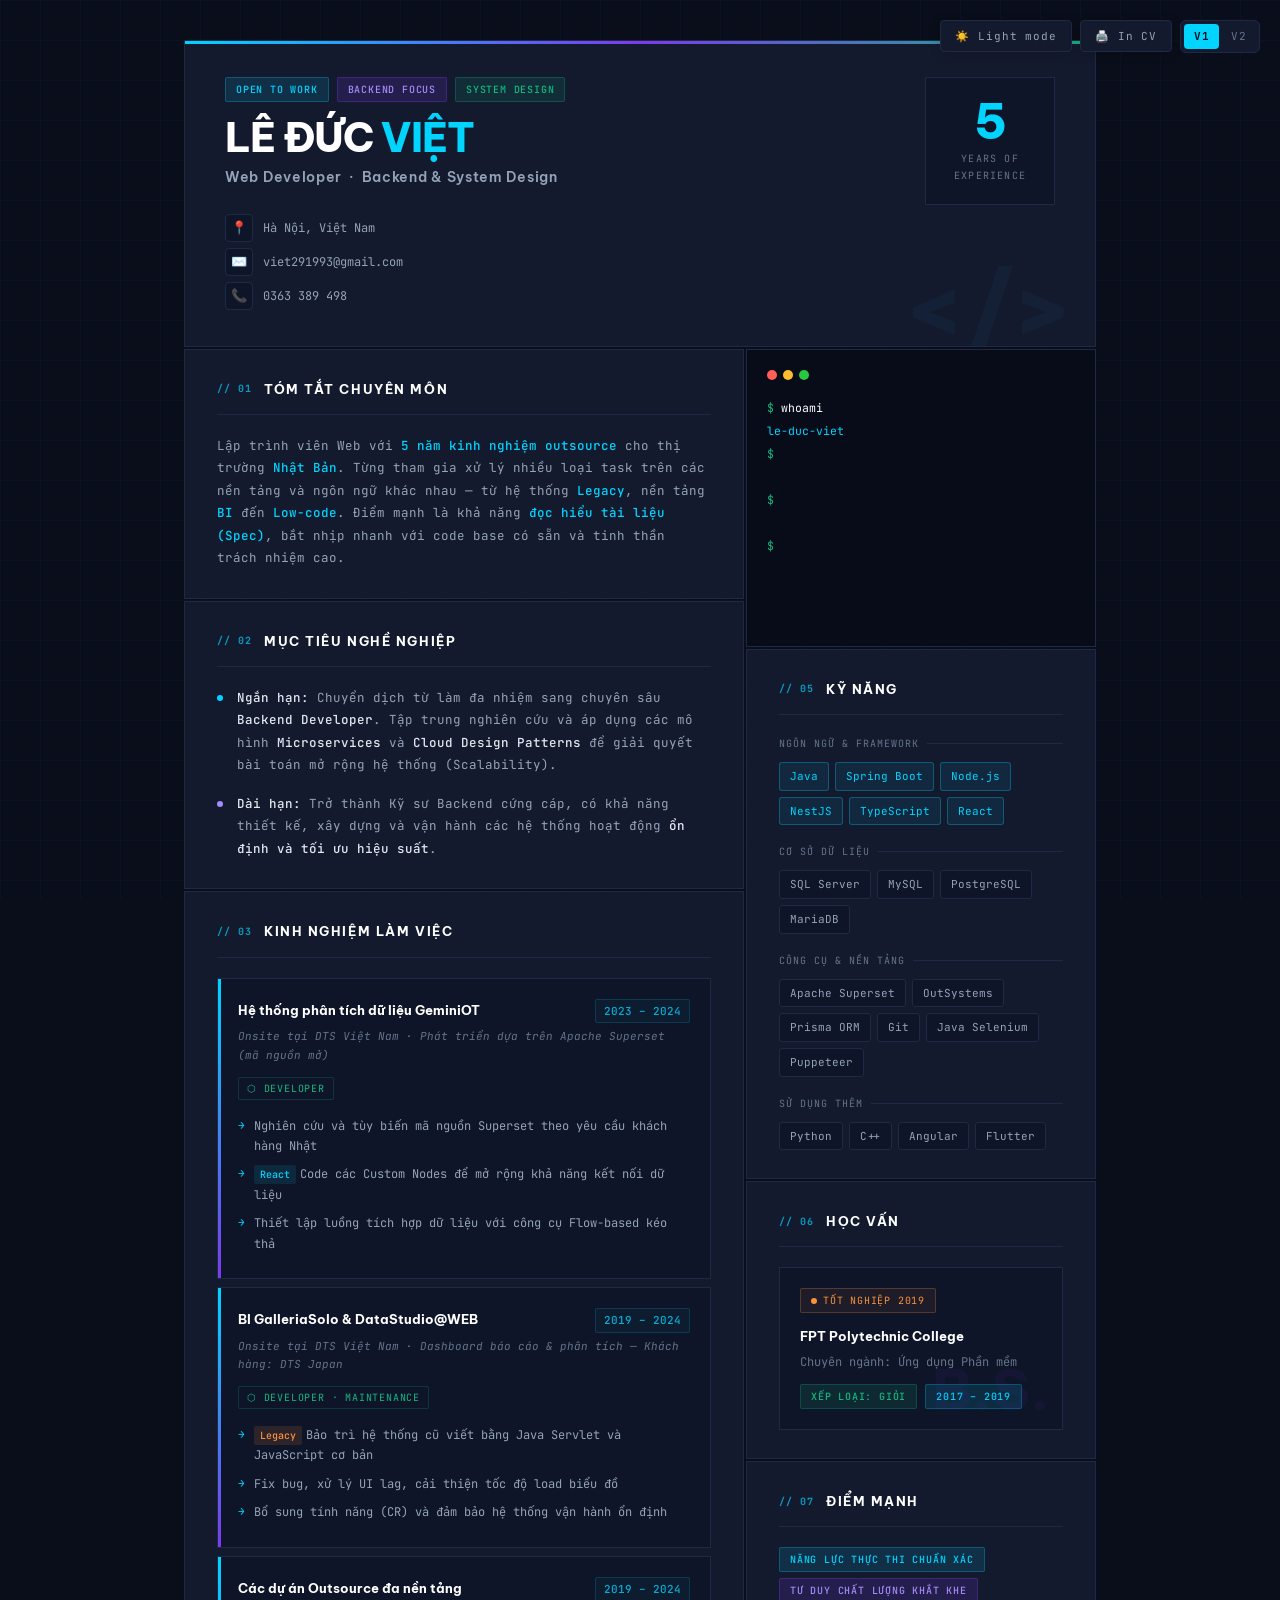
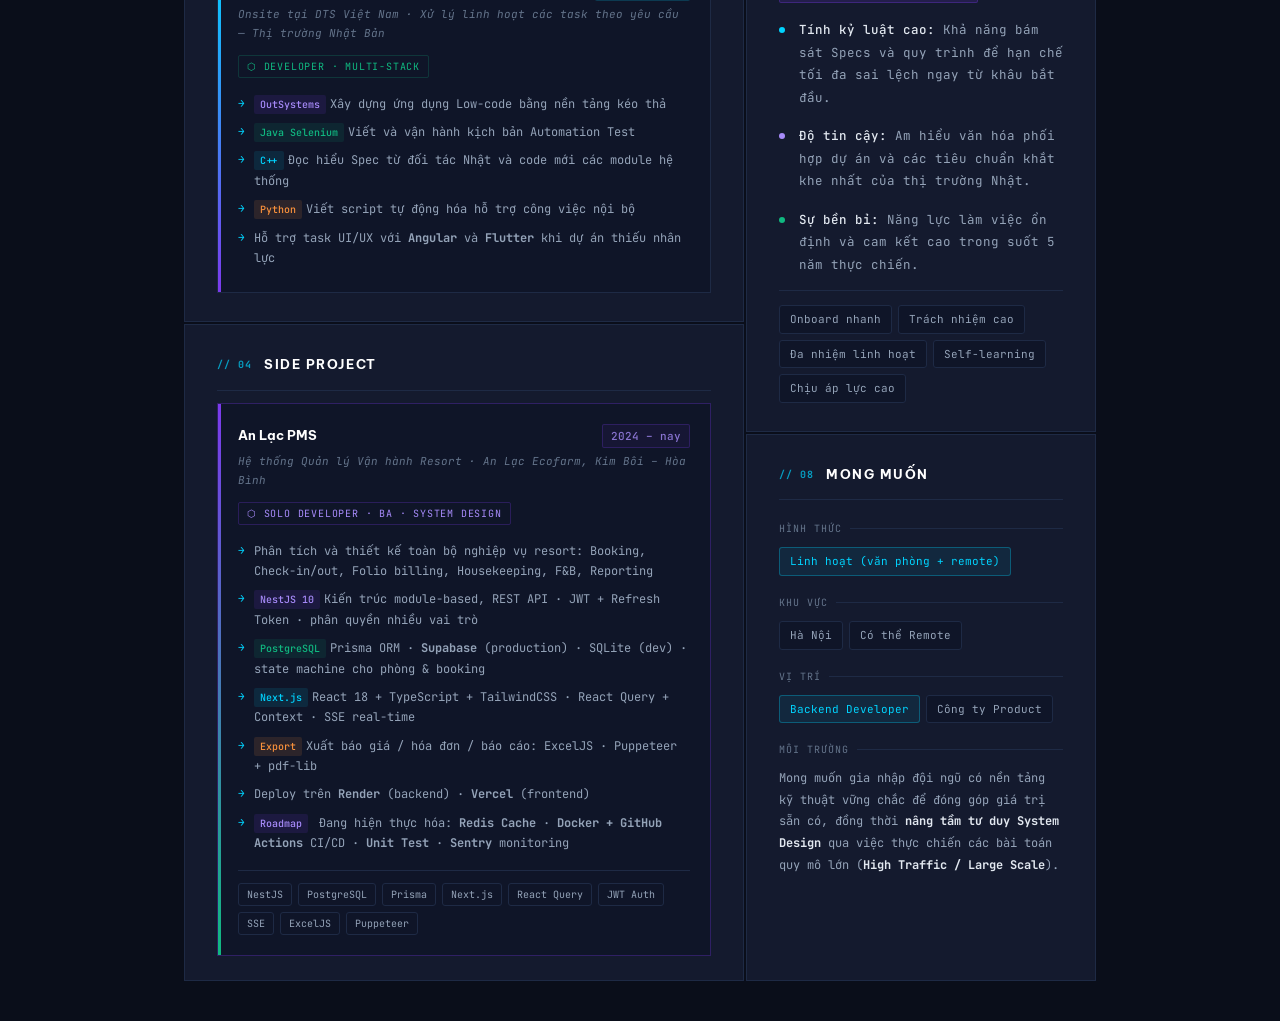
==== commit 66224e8f: "chore: remove v2, update version switcher to V1/V2 only - Deleted v2.html (Tailwind minimalist versi" ====
--- a/v1.html
+++ b/v1.html
@@ -813,8 +813,7 @@
   </button>
   <div style="display:flex;gap:2px;padding:3px;background:var(--card);border:1px solid var(--border);border-radius:6px;font-family:var(--mono);font-size:11px;">
     <span style="padding:3px 10px;background:var(--accent);color:var(--bg);border-radius:4px;font-weight:700;letter-spacing:.04em;">V1</span>
-    <a href="v2.html" style="padding:3px 10px;color:var(--muted);text-decoration:none;border-radius:4px;letter-spacing:.04em;" onmouseover="this.style.color='var(--accent)'" onmouseout="this.style.color='var(--muted)'">V2</a>
-    <a href="index.html" style="padding:3px 10px;color:var(--muted);text-decoration:none;border-radius:4px;letter-spacing:.04em;" onmouseover="this.style.color='var(--accent)'" onmouseout="this.style.color='var(--muted)'">V3</a>
+    <a href="index.html" style="padding:3px 10px;color:var(--muted);text-decoration:none;border-radius:4px;letter-spacing:.04em;" onmouseover="this.style.color='var(--accent)'" onmouseout="this.style.color='var(--muted)'">V2</a>
   </div>
 </div>
 
